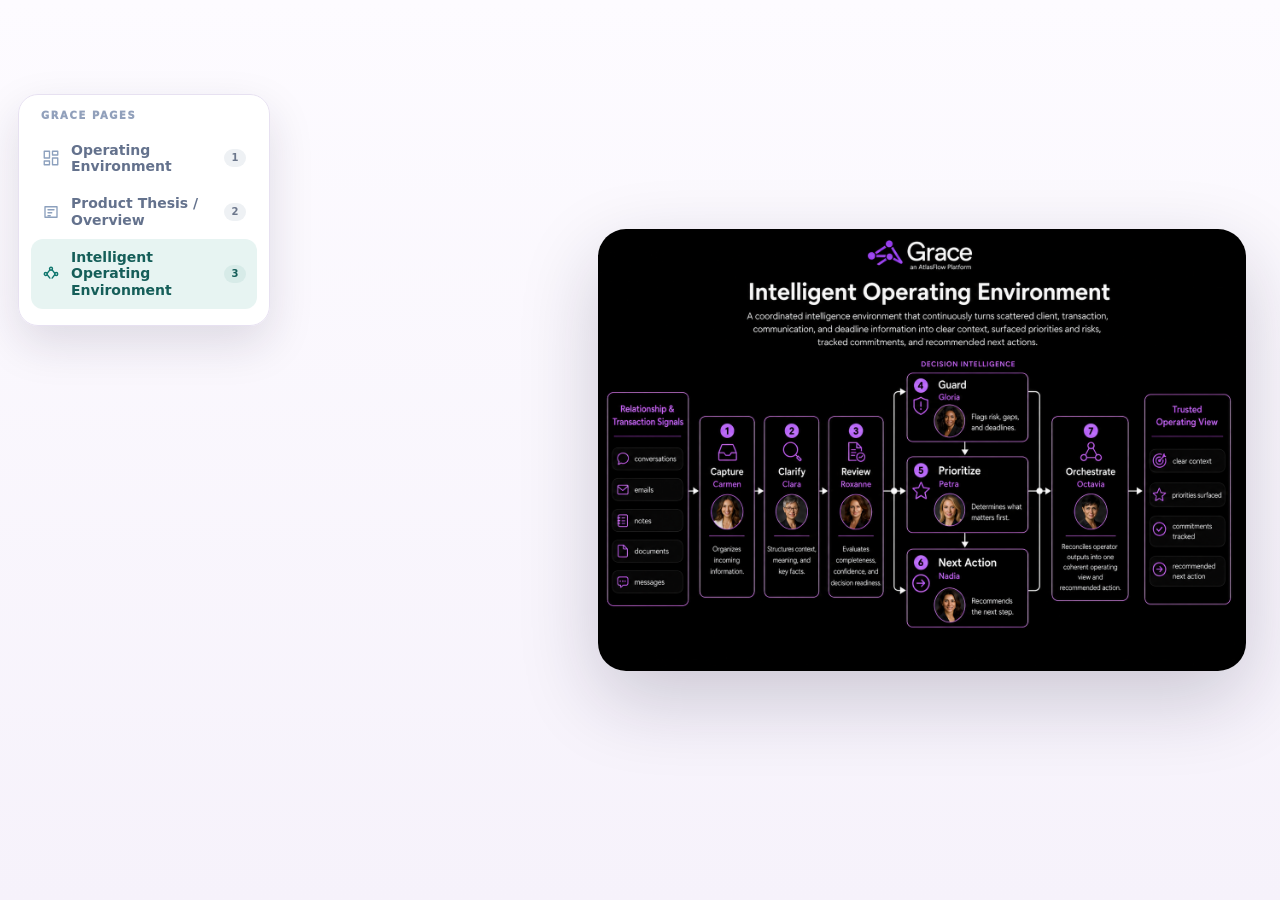
==== intelligent-operating-environment.html @ e49c2935 "Add files via upload" ====
<!DOCTYPE html>
<html lang="en"><head><meta charset="utf-8"/><meta content="width=device-width,initial-scale=1" name="viewport"/><title>Grace | Intelligent Operating Environment</title><style>
:root {
  --ink:#101218;
  --muted:#667085;
  --line:#e8e3f4;
  --soft:#fbf9ff;
  --card:#ffffff;
  --purple:#8f54f6;
  --purple2:#6e3dd9;
  --violet:#ede4ff;
  --green:#0f7b5d;
  --amber:#9a6700;
  --red:#b42318;
  --blue:#0f5f8b;
  --shadow:0 20px 64px rgba(28,25,48,.12);
  --shadow2:0 12px 34px rgba(28,25,48,.10);
  --radius:26px;
  --max:1220px;
}
*{box-sizing:border-box}
html{scroll-behavior:smooth}
body{
  margin:0;
  font-family:Inter, ui-sans-serif, system-ui, -apple-system, BlinkMacSystemFont, "Segoe UI", sans-serif;
  color:var(--ink);
  background:
    radial-gradient(circle at 14% 0%, rgba(143,84,246,.12), transparent 30%),
    radial-gradient(circle at 88% 20%, rgba(15,123,93,.10), transparent 34%),
    linear-gradient(180deg,#fff 0%,#fbf9ff 48%,#f7f4fb 100%);
  line-height:1.45;
}
a{color:inherit;text-decoration:none}
button{font:inherit}
img{max-width:100%;display:block}
.wrap{width:min(calc(100% - 40px), var(--max));margin:0 auto}
.brand{display:flex;align-items:center;gap:12px;min-width:0;flex:0 0 auto}
.mark{width:42px;height:42px;border-radius:16px;background:linear-gradient(135deg,var(--purple),var(--purple2));display:grid;place-items:center;box-shadow:0 14px 28px rgba(143,84,246,.22)}
.mark svg{width:26px;height:26px;stroke:#fff;fill:none;stroke-width:2.2;stroke-linecap:round;stroke-linejoin:round}
.brand strong{display:block;font-size:20px;letter-spacing:-.04em}
.brand small{display:block;color:var(--muted);font-weight:700;font-size:12px;margin-top:1px}
.brandLogo{
  height:58px;
  width:auto;
  display:block;
  object-fit:contain;
}
@media(max-width:760px){.brandLogo{height:46px}}

.nav{display:flex;gap:22px;color:var(--muted);font-size:14px;font-weight:750;align-items:center}
.nav a:hover{color:var(--purple2)}
.hero{padding:72px 0 54px}
.heroGrid{display:block;max-width:1040px}
.eyebrow{
  display:inline-flex;align-items:center;gap:8px;
  background:var(--violet);
  border:1px solid rgba(143,84,246,.22);
  color:var(--purple2);
  border-radius:999px;
  padding:8px 12px;
  font-weight:900;
  font-size:12px;
  letter-spacing:.08em;
  text-transform:uppercase;
  margin-bottom:18px;
}
h1{font-size:clamp(56px,8vw,112px);line-height:.9;letter-spacing:-.07em;margin:0 0 22px;max-width:940px}
h2{font-size:clamp(30px,4vw,52px);line-height:.98;letter-spacing:-.055em;margin:0 0 12px}
h3{letter-spacing:-.03em;margin:0 0 8px}
.lead{font-size:22px;color:var(--muted);max-width:820px;margin:0 0 28px}
.actions{display:flex;gap:12px;flex-wrap:wrap;margin-top:18px}
.btn{
  display:inline-flex;align-items:center;justify-content:center;gap:8px;
  border-radius:999px;
  border:1px solid transparent;
  padding:13px 18px;
  font-weight:900;
  cursor:pointer;
}
.btn.primary{background:linear-gradient(135deg,var(--purple),var(--purple2));color:#fff;box-shadow:0 14px 28px rgba(143,84,246,.25)}
.btn.secondary{background:#fff;border-color:var(--line);color:#2b2d36}
.heroCard{
  background:#fff;
  border:1px solid var(--line);
  border-radius:32px;
  box-shadow:var(--shadow);
  overflow:hidden;
  position:relative;
}
.heroCard img{width:100%;aspect-ratio:16/10;object-fit:cover;object-position:left center}
.heroOverlay{
  position:absolute;left:18px;right:18px;bottom:18px;
  background:rgba(255,255,255,.91);
  backdrop-filter:blur(16px);
  border:1px solid rgba(255,255,255,.8);
  border-radius:22px;
  padding:18px;
  box-shadow:0 16px 32px rgba(18,16,32,.14);
}
.heroOverlay b{display:block}
.heroOverlay p{margin:4px 0 0;color:var(--muted);font-size:14px}
.section{padding:36px 0}
.card{
  background:var(--card);
  border:1px solid var(--line);
  border-radius:var(--radius);
  box-shadow:var(--shadow2);
}
.pad{padding:24px}
.demoDiscovery{
  padding:20px;
  display:flex;
  justify-content:space-between;
  align-items:center;
  gap:20px;
  margin:24px 0;
  border-left:5px solid var(--purple);
}
.demoDiscovery span,.sectionLabel,.panelLabel,.proofBadge,.artifactLabel{
  display:inline-flex;
  align-items:center;
  text-transform:uppercase;
  letter-spacing:.09em;
  color:var(--purple2);
  font-size:11px;
  font-weight:950;
}
.demoDiscovery h3{font-size:26px;margin:6px 0 6px}
.validationLabel{display:block;margin-top:14px;color:var(--purple2);font-size:12px;font-weight:950;text-transform:uppercase;letter-spacing:.09em}
.demoDiscovery p{margin:0;color:var(--muted);max-width:840px}
.discoveryPill{white-space:nowrap;background:var(--violet);border:1px solid #dac9ff;color:var(--purple2);border-radius:999px;padding:8px 10px;font-weight:950;font-size:11px}
.ovShell{
  background:linear-gradient(180deg,#fff,#fbf9ff);
  border:2px solid #d93025;
  border-radius:34px;
  box-shadow:var(--shadow);
  padding:24px;
}
.proofShell{
  margin-top:20px;
  background:linear-gradient(180deg,#fff,#fbf9ff);
  border:1px solid var(--line);
  border-radius:34px;
  box-shadow:var(--shadow);
  padding:24px;
}
.proofShell .replayHead{margin:0 0 12px}
.proofShell .principle{margin-top:14px}
.ovHeader{
  display:flex;justify-content:space-between;align-items:flex-start;gap:22px;
  border-bottom:1px solid var(--line);
  padding-bottom:20px;margin-bottom:18px;
}
.ovHeader h2{margin-top:8px}
.ovHeader p{color:var(--muted);margin:0;max-width:820px}
.mode{white-space:nowrap;background:var(--violet);color:var(--purple2);border:1px solid #dac9ff;border-radius:999px;padding:8px 10px;font-size:11px;font-weight:950}
.spine{display:grid;grid-template-columns:repeat(5,minmax(0,1fr));gap:12px;margin-bottom:16px}
.spine article{
  background:#fff;
  border:1px solid var(--line);
  border-radius:20px;
  padding:16px;
  box-shadow:0 12px 28px rgba(30,25,48,.06);
}
.spine span{display:inline-flex;align-items:center;justify-content:center;color:var(--purple2);font-weight:950;font-size:10px;line-height:1;padding:5px 8px;min-width:30px;background:var(--violet);border:1px solid #dac9ff;border-radius:999px;margin-bottom:10px}
.spine strong{display:block;line-height:1.16;margin-bottom:7px}
.spine p{margin:0;color:var(--muted);font-size:13px;line-height:1.35}
.spine .recordCard{appearance:none;width:100%;font:inherit;text-align:left;cursor:pointer;background:#fff;border:1px solid var(--line);border-radius:20px;padding:16px;box-shadow:0 12px 28px rgba(30,25,48,.06);transition:transform .18s ease,border-color .18s ease,box-shadow .18s ease}
.spine .recordCard:hover{transform:translateY(-2px);border-color:#cab7ff;box-shadow:0 16px 34px rgba(66,38,128,.12)}
.spine .recordCard.active{border-color:var(--purple);box-shadow:0 0 0 2px rgba(124,58,237,.12),0 16px 34px rgba(66,38,128,.13)}
.spine .recordCard small{display:block;margin:-2px 0 9px;color:var(--muted);font-size:11px;font-weight:800;text-transform:uppercase;letter-spacing:.06em}
.spine .recordCard em{display:block;margin-top:11px;color:var(--purple2);font-size:12px;font-style:normal;font-weight:900}
.spine .recordCard:focus-visible{outline:3px solid rgba(124,58,237,.28);outline-offset:2px}
.recordExpand{display:block;margin:-2px 0 18px;background:#17131f;color:#fff;border-radius:22px;padding:18px;box-shadow:0 14px 32px rgba(27,21,48,.16);overflow:hidden}
.recordExpand[hidden]{display:none}
.recordExpandTop{display:flex;justify-content:space-between;align-items:flex-start;gap:16px;margin-bottom:14px}
.recordExpandTop span{display:block;color:#d8c8ff;text-transform:uppercase;letter-spacing:.09em;font-size:11px;font-weight:950;margin-bottom:5px}
.recordExpandTop h3{margin:0;color:#fff;font-size:21px;letter-spacing:-.025em}
.recordExpandTop strong{color:#d8c8ff;font-size:12px;white-space:nowrap}
.recordExpandGrid{display:grid;grid-template-columns:repeat(4,minmax(0,1fr));gap:10px}
.recordExpandGrid article{background:#241b31;border:1px solid rgba(255,255,255,.10);border-radius:15px;padding:12px}
.recordExpandGrid span{display:block;color:#bca9e8;text-transform:uppercase;letter-spacing:.08em;font-size:10px;font-weight:950;margin-bottom:5px}
.recordExpandGrid p{margin:0;color:#fff;font-size:13px;line-height:1.38}
.recordExpandAction{margin-top:12px;padding:11px 13px;border-radius:14px;background:#fff;color:var(--purple2);font-size:13px;font-weight:900}
.recordCard[aria-expanded="true"]{border-color:var(--purple);box-shadow:0 0 0 2px rgba(124,58,237,.12),0 16px 34px rgba(66,38,128,.13)}
.workspace{display:grid;grid-template-columns:.95fr 1.05fr;gap:16px;align-items:start}
.queue,.detail{border-radius:24px;padding:18px}
.queue{background:#17131f;color:#fff}
.detail{background:#fff;border:1px solid var(--line)}
.panelTop{display:flex;align-items:center;justify-content:space-between;gap:12px;margin-bottom:14px}
.panelTop strong{font-size:12px;color:inherit;opacity:.68}
.queueList{display:grid;gap:11px}
.queueItem{
  width:100%;
  text-align:left;
  color:inherit;
  background:#241b31;
  border:1px solid rgba(255,255,255,.10);
  border-radius:18px;
  padding:14px;
  cursor:pointer;
  display:grid;
  grid-template-columns:minmax(0,1fr) auto;
  gap:12px;
  transition:transform .18s ease,border-color .18s ease,background .18s ease;
}
.queueItem:hover,.queueItem.active{background:#2c2140;border-color:#d6c2ff;transform:translateY(-1px)}
.queueItem h3{font-size:16px;margin-bottom:5px}
.queueItem p{margin:0;color:#d7cceb;font-size:13px;line-height:1.35}
.queueChip{align-self:start;border-radius:999px;background:#fff;color:var(--purple2);padding:6px 9px;font-size:11px;font-weight:950;white-space:nowrap}
.metaRow{display:grid;grid-template-columns:repeat(3,minmax(0,1fr));gap:8px;margin-top:11px}
.metaRow div{background:rgba(255,255,255,.06);border:1px solid rgba(255,255,255,.08);border-radius:12px;padding:8px}
.metaRow dt{font-size:10px;letter-spacing:.08em;text-transform:uppercase;color:#b9acd9;font-weight:950;margin-bottom:3px}
.metaRow dd{margin:0;color:#fff;font-size:12px;line-height:1.25}
.detail h2{font-size:32px;margin-bottom:14px}
.detailGrid{display:grid;grid-template-columns:repeat(2,minmax(0,1fr));gap:10px}
.detailGrid div{background:#fbf9ff;border:1px solid var(--line);border-radius:16px;padding:14px}
.detailGrid span{display:block;font-size:11px;text-transform:uppercase;letter-spacing:.09em;font-weight:950;color:var(--purple2);margin-bottom:7px}
.detailGrid p{margin:0;color:var(--muted);font-size:14px;line-height:1.42}
.detailGrid div.wide{grid-column:1/-1}
.contactWorkspace{grid-template-columns:repeat(2,minmax(0,1fr));gap:16px;align-items:start}
.contactColumn{border-radius:24px;padding:18px;min-width:0}
.buyersColumn{background:#17131f;color:#fff}
.sellersColumn{background:#fff;color:var(--ink);border:1px solid var(--line)}
.contactList{display:grid;gap:12px}
.contactRecord{position:relative;border-radius:18px;padding:15px;min-width:0}
.buyersColumn .contactRecord{background:#241b31;border:1px solid rgba(255,255,255,.11)}
.sellersColumn .contactRecord{background:#fbf9ff;border:1px solid var(--line)}
.contactRecordTop{display:flex;align-items:flex-start;justify-content:space-between;gap:12px;margin-bottom:7px}
.contactRecord h3{margin:0;font-size:17px;line-height:1.2;letter-spacing:-.015em}
.contactRecord p{margin:0;font-size:13px;line-height:1.42}
.buyersColumn .contactRecord p{color:#d7cceb}
.sellersColumn .contactRecord p{color:var(--muted)}
.contactChip{flex:none;border-radius:999px;padding:6px 9px;font-size:10px;font-weight:950;white-space:nowrap}
.buyersColumn .contactChip{background:#fff;color:var(--purple2)}
.sellersColumn .contactChip{background:#eee7ff;color:var(--purple2);border:1px solid #d9c9ff}
.contactMeta{display:grid;grid-template-columns:repeat(3,minmax(0,1fr));gap:8px;margin-top:12px}
.contactMeta div{border-radius:12px;padding:9px;min-width:0}
.buyersColumn .contactMeta div{background:rgba(255,255,255,.06);border:1px solid rgba(255,255,255,.08)}
.sellersColumn .contactMeta div{background:#fff;border:1px solid var(--line)}
.contactMeta dt{font-size:9px;letter-spacing:.09em;text-transform:uppercase;font-weight:950;margin-bottom:4px}
.buyersColumn .contactMeta dt{color:#b9acd9}
.sellersColumn .contactMeta dt{color:var(--purple2)}
.contactMeta dd{margin:0;font-size:12px;line-height:1.28;overflow-wrap:anywhere}
.buyersColumn .contactMeta dd{color:#fff}
.sellersColumn .contactMeta dd{color:var(--ink)}
@media(max-width:900px){.contactWorkspace{grid-template-columns:1fr}.contactMeta{grid-template-columns:repeat(3,minmax(0,1fr))}}
@media(max-width:560px){.contactMeta{grid-template-columns:1fr}.contactRecordTop{flex-direction:column}.contactChip{align-self:flex-start}}

.contactWorkspace{margin-top:18px;display:grid!important;grid-template-columns:minmax(0,1fr) minmax(0,1fr)!important;gap:18px!important;align-items:start!important}
.contactColumn{min-height:100%;padding:20px!important}
.contactColumn .panelTop{align-items:flex-start;margin-bottom:16px;padding-bottom:14px;border-bottom:1px solid rgba(255,255,255,.10)}
.sellersColumn .panelTop{border-bottom-color:var(--line)}
.contactColumn .panelTop h2{font-size:25px;line-height:1.05;margin:5px 0 0;letter-spacing:-.035em}
.contactColumn .panelTop strong{padding-top:3px;white-space:nowrap}
.contactList{display:grid!important;grid-template-columns:1fr!important;gap:12px!important}
.contactRecord{display:block!important;min-height:168px}
@media(max-width:900px){.contactWorkspace{grid-template-columns:1fr!important}.contactRecord{min-height:auto}}
.replayHead{display:flex;justify-content:space-between;align-items:end;gap:18px;margin:24px 0 12px}
.replayHead p{margin:4px 0 0;color:var(--muted)}
.replay{
  background:#17131f;
  color:#fff;
  border-radius:30px;
  padding:18px;
  box-shadow:0 22px 70px rgba(27,21,48,.26);
  overflow:hidden;
  position:relative;
}
.replay:before{content:"";position:absolute;right:-90px;bottom:-130px;width:340px;height:340px;border-radius:50%;background:rgba(143,84,246,.16)}
.replayGrid{display:grid;grid-template-columns:.75fr 1.25fr;gap:16px;position:relative}
.messagePane,.flowPane{border-radius:22px;padding:18px}
.messagePane{background:#fff;color:var(--ink);border:1px solid rgba(255,255,255,.16)}
.messagePane h3,.flowPane h3{font-size:14px;text-transform:uppercase;letter-spacing:.09em;color:var(--muted);margin-bottom:12px}
.messageBubble{border-radius:18px;padding:13px 14px;box-shadow:0 10px 26px rgba(28,25,48,.08);font-size:14px;line-height:1.35;margin-bottom:10px;opacity:0;transform:translateY(12px)}
.replay.run .messageBubble{animation:showBubble .42s ease forwards}
.messageBubble:nth-child(2){animation-delay:.4s}
.messageBubble:nth-child(3){animation-delay:1.4s}
.messageBubble:nth-child(4){animation-delay:2.4s}
.messageBubble.inbound{background:#f8f7fb;border:1px solid var(--line)}
.messageBubble.system{background:#f2ecff;border:1px solid #dfd0ff}
.messageBubble.outbound{background:#101218;color:#fff}
.messageBubble b{display:block;font-size:11px;text-transform:uppercase;letter-spacing:.08em;opacity:.72;margin-bottom:4px}
.flowPane{background:#181321;color:#fff;position:relative;min-height:330px}
.track{position:relative;height:118px;margin-bottom:16px}
.trackLine{position:absolute;left:36px;right:36px;top:44px;height:3px;background:rgba(255,255,255,.18);border-radius:99px;overflow:hidden}
.trackLine:after{content:"";display:block;height:100%;width:0;background:linear-gradient(90deg,var(--purple),var(--green));border-radius:99px}
.replay.run .trackLine:after{animation:trackFill 6s ease both}
.packet{position:absolute;top:33px;left:26px;width:24px;height:24px;border-radius:50%;background:#fff;box-shadow:0 0 0 9px rgba(143,84,246,.22),0 12px 30px rgba(143,84,246,.35)}
.replay.run .packet{animation:packetRun 6s ease both}
.nodes{position:relative;z-index:2;display:grid;grid-template-columns:repeat(5,1fr);gap:6px}
.node{text-align:center;font-size:11px;font-weight:900;color:#cfc5e7}
.nodeIcon{width:48px;height:48px;margin:0 auto 8px;border-radius:16px;background:#241b34;border:1px solid rgba(255,255,255,.10);display:grid;place-items:center}
.replay.run .node:nth-child(1) .nodeIcon{animation:nodePulse .7s .2s ease both}
.replay.run .node:nth-child(2) .nodeIcon{animation:nodePulse .7s 1.25s ease both}
.replay.run .node:nth-child(3) .nodeIcon{animation:nodePulse .7s 2.35s ease both}
.replay.run .node:nth-child(4) .nodeIcon{animation:nodePulse .7s 3.55s ease both}
.replay.run .node:nth-child(5) .nodeIcon{animation:nodePulse .7s 4.85s ease both}
.nodeIcon svg{width:22px;height:22px;stroke:#fff;stroke-width:2.2;fill:none;stroke-linecap:round;stroke-linejoin:round}
.log{display:grid;gap:9px}
.log div{background:rgba(255,255,255,.08);border:1px solid rgba(255,255,255,.11);border-radius:14px;padding:10px 12px;color:#e8e0fb;font-size:13px;opacity:0;transform:translateY(8px)}
.replay.run .log div{animation:showBubble .42s ease forwards}
.replay.run .log div:nth-child(1){animation-delay:.65s}
.replay.run .log div:nth-child(2){animation-delay:1.75s}
.replay.run .log div:nth-child(3){animation-delay:2.85s}
.replay.run .log div:nth-child(4){animation-delay:4.05s}
.replay.run .log div:nth-child(5){animation-delay:5.15s}
.principle{display:grid;grid-template-columns:repeat(4,minmax(0,1fr));gap:12px;margin-top:16px}
.principle article{background:#fff;border:1px solid var(--line);border-radius:18px;padding:14px;box-shadow:0 12px 28px rgba(30,25,48,.06)}
.principle span{display:block;color:var(--purple2);font-size:12px;font-weight:950;text-transform:uppercase;letter-spacing:.1em;margin-bottom:6px}
.principle p{margin:0;color:var(--muted);font-size:13px}
.proofGrid{display:grid;grid-template-columns:repeat(5,minmax(0,1fr));gap:14px}
.proofCard{overflow:hidden;cursor:pointer;transition:transform .18s ease,box-shadow .18s ease;border:1px solid var(--line)}
.proofCard:hover{transform:translateY(-3px);box-shadow:0 22px 50px rgba(28,25,48,.14)}
.proofImage{background:#f4f2fb;min-height:170px;display:grid;place-items:center;overflow:hidden}
.proofImage img{width:100%;height:190px;object-fit:cover}
.proofImage.phone img{object-fit:cover;height:290px;object-position:top center}
.proofBody{padding:14px 16px 16px}
.proofBody h3{font-size:17px;margin:8px 0 6px}
.proofBody p{margin:0;color:var(--muted);font-size:13px;line-height:1.4}
.proofBadge{padding:4px 7px;line-height:1;border-radius:999px;background:var(--violet);border:1px solid #dac9ff}
.modal{position:fixed;inset:0;z-index:1000;display:none;align-items:center;justify-content:center;background:rgba(15,18,32,.72);backdrop-filter:blur(10px);padding:20px}
.modal.open{display:flex}
.modalPanel{width:min(1180px,96vw);max-height:92vh;background:#fff;border-radius:28px;overflow:hidden;box-shadow:0 34px 100px rgba(0,0,0,.35)}
.modalTop{display:flex;align-items:center;justify-content:space-between;gap:18px;padding:16px 18px;border-bottom:1px solid var(--line);background:linear-gradient(180deg,#fff,#faf9ff)}
.modalTitle{font-weight:950;font-size:18px}
.modalCaption{font-size:13px;color:var(--muted);margin-top:2px}
.modalClose{border:1px solid var(--line);background:#fff;border-radius:999px;padding:9px 12px;font-weight:950;cursor:pointer}
.modalBody{background:#f7f7fb;padding:16px;overflow:auto;max-height:calc(92vh - 82px)}
.modalBody img{width:100%;height:auto;border-radius:16px;border:1px solid var(--line);background:#fff}
body.modalLocked{overflow:hidden}
footer{border-top:1px solid var(--line);background:#fff;margin-top:36px}
.foot{min-height:66px;display:flex;justify-content:center;align-items:center;color:var(--muted);font-size:14px;font-weight:800}
@keyframes showBubble{to{opacity:1;transform:translateY(0)}}
@keyframes trackFill{to{width:100%}}
@keyframes packetRun{0%{left:26px}20%{left:calc(25% - 12px)}42%{left:calc(50% - 12px)}65%{left:calc(75% - 12px)}100%{left:calc(100% - 50px)}}
@keyframes nodePulse{0%{transform:scale(1)}45%{transform:scale(1.12);box-shadow:0 0 0 10px rgba(143,84,246,.16)}100%{transform:scale(1)}}
@media(max-width:1100px){
  .heroGrid,.workspace,.replayGrid{grid-template-columns:1fr}
  .spine{grid-template-columns:repeat(2,minmax(0,1fr))}
  .recordExpandGrid,.principle{grid-template-columns:repeat(2,minmax(0,1fr))}
  .proofGrid{grid-template-columns:repeat(2,minmax(0,1fr))}
}
@media(max-width:760px){
  .nav{display:none}
  .brand strong{font-size:18px}
  .hero{padding-top:32px}
  .ovHeader,.demoDiscovery,.replayHead{display:block}
  .proofShell{padding:16px;border-radius:26px}
  .mode,.discoveryPill{display:inline-flex;margin-top:12px}
  .spine,.recordExpandGrid,.detailGrid,.metaRow,.principle,.proofGrid{grid-template-columns:1fr}
  .ovShell{padding:16px;border-radius:26px}
  .queueItem{grid-template-columns:1fr}
  .queueChip{display:inline-flex;width:max-content}
  .proofImage img,.proofImage.phone img{height:230px}
}

/* Animated proof artifact carousel */
.artifactCarousel{overflow:hidden;padding:18px;background:linear-gradient(180deg,#fff,#fbf9ff);border-radius:30px}
.artifactTrack{display:flex;gap:16px;width:max-content;animation:artifactScroll 42s linear infinite}
.artifactCarousel:hover .artifactTrack{animation-play-state:paused}
.artifactSlide{flex:0 0 360px;background:#fff;border:1px solid var(--line);border-radius:24px;box-shadow:0 14px 38px rgba(28,25,48,.10);overflow:hidden}
.artifactSlide.phone{flex-basis:270px}
.artifactImage{background:#f4f2fb;display:grid;place-items:center;overflow:hidden;height:260px}
.artifactSlide.phone .artifactImage{height:360px}
.artifactImage img{width:100%;height:100%;object-fit:cover;object-position:top center}
.artifactCopy{padding:16px}
.artifactCopy span{display:inline-flex;color:var(--purple2);background:var(--violet);border:1px solid #dac9ff;border-radius:999px;padding:4px 8px;font-size:10px;font-weight:950;margin-bottom:9px}
.artifactCopy h3{font-size:18px;margin:0 0 6px}
.artifactCopy p{margin:0;color:var(--muted);font-size:13px;line-height:1.4}
@keyframes artifactScroll{from{transform:translateX(0)}to{transform:translateX(calc(-50% - 8px))}}
@media(max-width:760px){.artifactSlide{flex-basis:82vw}.artifactSlide.phone{flex-basis:72vw}.artifactImage{height:220px}.artifactSlide.phone .artifactImage{height:360px}}


/* Atlas RE top illustration */
.atlasReIllustration{
  margin:34px 0 0;
  padding:12px;
  border-radius:34px;
  overflow:hidden;
  background:rgba(255,255,255,.86);
  box-shadow:var(--shadow);
}
.atlasReIllustration img{
  width:100%;
  border-radius:24px;
  border:1px solid rgba(232,227,244,.92);
  background:#fff;
}
.atlasReIllustration figcaption{
  padding:12px 8px 2px;
  color:var(--muted);
  font-size:14px;
  font-weight:750;
  text-align:center;
}


.queueItem.active{box-shadow:0 0 0 2px rgba(255,255,255,.18),0 16px 34px rgba(143,84,246,.22)}
.queueItem:first-child{border-color:#ffb4aa;background:linear-gradient(135deg,#3a1d2d,#2c2140)}
</style><style>
.graceThesisImage{width:min(calc(100% - 40px),var(--max));margin:64px auto 28px;padding:0;border:0;background:transparent;box-shadow:none}
.graceThesisImage img{display:block;width:100%;height:auto;border-radius:28px;box-shadow:0 22px 52px rgba(29,23,40,.14)}
@media (max-width:720px){.graceThesisImage{width:min(calc(100% - 20px),var(--max));margin:36px auto 20px}.graceThesisImage img{border-radius:20px}}
</style><style>
/* Active customer cards sit between the Today View title and buyer/seller columns. */
.primaryActionBlock{margin:18px 0 22px;padding-top:2px}
.primaryActionHead{display:flex;align-items:flex-end;justify-content:space-between;gap:18px;margin:0 0 14px}
.primaryActionHead h3{font-size:23px;line-height:1.08;margin:5px 0 0;letter-spacing:-.035em}
.primaryActionHead p{margin:0;color:var(--muted);font-size:13px;text-align:right;max-width:390px}
.primaryActionCards{display:grid;grid-template-columns:repeat(5,minmax(0,1fr));gap:12px;margin:0 0 14px}
.primaryActionCards .recordCard{min-height:194px;display:flex;flex-direction:column}
.primaryActionCards .recordCard p{flex:1}
.primaryActionCards .recordCard em{display:flex;align-items:center;gap:6px}
.primaryActionCards .recordCard em::after{content:"→";font-size:14px}
.primaryActionDetail{margin:0 0 22px;animation:primaryDetailIn .24s ease both}
.primaryActionDetail[hidden]{display:none}
.primaryActionDetail .recordExpandTop{border-bottom:1px solid rgba(255,255,255,.10);padding-bottom:13px}
.primaryActionDetail .recordExpandTop strong{background:rgba(255,255,255,.09);border:1px solid rgba(255,255,255,.10);border-radius:999px;padding:7px 10px}
.primaryActionDetail .recordExpandGrid{grid-template-columns:repeat(5,minmax(0,1fr))}
.primaryActionDetail .recordExpandAction{display:flex;justify-content:space-between;align-items:center;gap:18px}
.primaryActionDetail .recordExpandAction span{color:#bca9e8;font-size:10px;text-transform:uppercase;letter-spacing:.08em;font-weight:950;white-space:nowrap}
@keyframes primaryDetailIn{from{opacity:.35;transform:translateY(-8px)}to{opacity:1;transform:translateY(0)}}
@media(max-width:1100px){
  .primaryActionCards{grid-template-columns:repeat(3,minmax(0,1fr))}
  .primaryActionDetail .recordExpandGrid{grid-template-columns:repeat(3,minmax(0,1fr))}
}
@media(max-width:760px){
  .primaryActionHead{display:block}
  .primaryActionHead p{text-align:left;margin-top:6px}
  .primaryActionCards{grid-template-columns:1fr}
  .primaryActionCards .recordCard{min-height:auto}
  .primaryActionDetail .recordExpandGrid{grid-template-columns:1fr}
  .primaryActionDetail .recordExpandTop,.primaryActionDetail .recordExpandAction{display:block}
  .primaryActionDetail .recordExpandTop strong{display:inline-flex;margin-top:10px}
  .primaryActionDetail .recordExpandAction span{display:block;margin-bottom:5px}
}

/* Decision controls for Shelly */
.decisionPanel{margin:0 0 14px;padding:14px;border-radius:16px;background:#21182d;border:1px solid rgba(255,255,255,.10)}
.decisionPanelTop{display:flex;justify-content:space-between;align-items:center;gap:12px;margin-bottom:10px}.decisionPanelTop span{color:#fff;font-size:12px;font-weight:950;letter-spacing:.09em;text-transform:uppercase}.decisionPanelTop strong{color:#e8dcff;font-size:13px}
.decisionPanelTop span{color:#bca9e8;font-size:10px;text-transform:uppercase;letter-spacing:.08em;font-weight:950}
.decisionPanelTop strong{font-size:12px;color:#fff}
.decisionChoices{display:grid;grid-template-columns:repeat(3,minmax(0,1fr));gap:10px}
.decisionBtn{border:1px solid rgba(255,255,255,.24);background:#fff;color:#5e2bc7;border-radius:13px;padding:12px 13px;font-weight:950;cursor:pointer;transition:transform .16s ease,background .16s ease,border-color .16s ease;box-shadow:0 6px 14px rgba(0,0,0,.12)}
.decisionBtn:hover{transform:translateY(-2px);border-color:#fff;background:#f4eeff}.decisionBtn[data-decision="Approved"]{background:#eaf8f1;color:#0f6d50}.decisionBtn[data-decision="Disapproved"]{background:#fff1f0;color:#b42318}.decisionBtn[data-decision^="Delegated"]{background:#eef4ff;color:#2457a6}
.decisionBtn:focus-visible{outline:3px solid rgba(216,198,255,.38);outline-offset:2px}
.primaryActionDetail.decisionComplete{background:linear-gradient(135deg,#123b2c,#15523b);box-shadow:0 16px 36px rgba(15,123,93,.24)}
.primaryActionDetail.decisionComplete .recordExpandAction{background:#eaf8f1;color:#0f6d50}
.primaryActionDetail.decisionComplete .decisionPanel{background:rgba(255,255,255,.08)}
.primaryActionCards .recordCard.resolved{border-color:#43a77d;background:linear-gradient(180deg,#f2fbf6,#e8f7ef);box-shadow:0 0 0 2px rgba(15,123,93,.10),0 14px 30px rgba(15,123,93,.12)}
.primaryActionCards .recordCard.resolved em{color:#0f7b5d}
.primaryActionCards .recordCard .resolutionBadge{display:none;margin-top:10px;padding:6px 8px;border-radius:999px;background:#dff5e9;border:1px solid #a9dfc4;color:#0f6d50;font-size:10px;font-weight:950;text-transform:uppercase;letter-spacing:.06em}
.primaryActionCards .recordCard.resolved .resolutionBadge{display:inline-flex;width:max-content}

.primaryActionCards .recordCard.decisionResolved{background:#edf9f3;border-color:#38a77a;box-shadow:0 0 0 2px rgba(15,123,93,.12),0 14px 30px rgba(15,123,93,.14)}
.primaryActionCards .recordCard.decisionResolved .resolutionBadge{display:inline-flex;margin-top:8px;width:max-content;padding:5px 8px;border-radius:999px;background:#0f7b5d;color:#fff;font-size:10px;font-weight:950;text-transform:uppercase;letter-spacing:.06em}
@media(max-width:760px){.decisionChoices{grid-template-columns:1fr}}

/* Automation reset control */
.viewerToolbar{display:flex;justify-content:flex-end;align-items:center;margin:0 8px 12px}
.resetAutomationBtn{display:inline-flex;align-items:center;gap:8px;border:1px solid #d6c8f6;background:#fff;color:var(--purple2);border-radius:999px;padding:10px 14px;font-weight:950;font-size:12px;cursor:pointer;box-shadow:0 10px 24px rgba(28,25,48,.08);transition:transform .16s ease,border-color .16s ease,box-shadow .16s ease}
.resetAutomationBtn:hover{transform:translateY(-1px);border-color:var(--purple);box-shadow:0 14px 28px rgba(28,25,48,.12)}
.resetAutomationBtn:focus-visible{outline:3px solid rgba(143,84,246,.22);outline-offset:2px}
@media(max-width:760px){.viewerToolbar{margin:0 0 10px}.resetAutomationBtn{width:100%;justify-content:center}}
</style><style>
/* Reduce the vertical gap between the Grace viewer label and the OV shell by 35%. */
.hero { padding-bottom: 35px; }
#viewer.section { padding-top: 23px; }
.viewerToolbar { margin-bottom: 8px; }

@media (max-width:760px) {
  .viewerToolbar { margin-bottom: 7px; }
}
</style><style>
/* Decision-specific colors for the main priority customer cards. */
.primaryActionCards .recordCard.decisionApproved {
  border-color:#24a06b !important;
  box-shadow:0 0 0 2px rgba(36,160,107,.14),0 14px 30px rgba(36,160,107,.14) !important;
}
.primaryActionCards .recordCard.decisionDisapproved {
  border-color:#d93025 !important;
  box-shadow:0 0 0 2px rgba(217,48,37,.12),0 14px 30px rgba(217,48,37,.12) !important;
}
.primaryActionCards .recordCard.decisionDelegated {
  border-color:#2f6fd6 !important;
  box-shadow:0 0 0 2px rgba(47,111,214,.12),0 14px 30px rgba(47,111,214,.12) !important;
}

.primaryActionCards .recordCard.decisionApproved .resolutionBadge {
  background:#0f7b5d !important;
  border-color:#0f7b5d !important;
  color:#fff !important;
}
.primaryActionCards .recordCard.decisionDisapproved .resolutionBadge {
  background:#b42318 !important;
  border-color:#b42318 !important;
  color:#fff !important;
}
.primaryActionCards .recordCard.decisionDelegated .resolutionBadge {
  background:#2457a6 !important;
  border-color:#2457a6 !important;
  color:#fff !important;
}
</style><style>
/* Expandable buyer/seller contact detail cards */
.contactColumn{
  position:relative;
  overflow:hidden;
}
.contactRecord{
  cursor:pointer;
  transition:transform .16s ease,border-color .16s ease,box-shadow .16s ease;
}
.contactRecord:hover{
  transform:translateY(-2px);
}
.buyersColumn .contactRecord:hover{
  border-color:#8f6bc9;
  box-shadow:0 14px 28px rgba(0,0,0,.18);
}
.sellersColumn .contactRecord:hover{
  border-color:#c8b5ff;
  box-shadow:0 14px 28px rgba(44,28,84,.10);
}
.contactRecord:focus-visible{
  outline:3px solid rgba(143,84,246,.30);
  outline-offset:3px;
}

.contactDetailOverlay{
  position:absolute;
  inset:0;
  z-index:20;
  display:none;
  padding:20px;
  border-radius:24px;
  animation:contactDetailIn .22s ease both;
}
.contactDetailOverlay.open{display:block}
.buyersColumn .contactDetailOverlay{
  background:#17131f;
  color:#fff;
}
.sellersColumn .contactDetailOverlay{
  background:#fff;
  color:var(--ink);
}
.contactDetailCard{
  min-height:100%;
  border-radius:20px;
  padding:22px;
  display:flex;
  flex-direction:column;
}
.buyersColumn .contactDetailCard{
  background:#241b31;
  border:1px solid rgba(255,255,255,.12);
}
.sellersColumn .contactDetailCard{
  background:#fbf9ff;
  border:1px solid var(--line);
}
.contactDetailTop{
  display:flex;
  align-items:flex-start;
  justify-content:space-between;
  gap:18px;
  padding-bottom:18px;
  margin-bottom:18px;
}
.buyersColumn .contactDetailTop{border-bottom:1px solid rgba(255,255,255,.12)}
.sellersColumn .contactDetailTop{border-bottom:1px solid var(--line)}
.contactDetailEyebrow{
  display:block;
  color:var(--purple);
  text-transform:uppercase;
  letter-spacing:.10em;
  font-size:10px;
  font-weight:950;
  margin-bottom:7px;
}
.contactDetailTitle{
  margin:0;
  font-size:28px;
  line-height:1.08;
  letter-spacing:-.04em;
}
.contactDetailClose{
  flex:none;
  border-radius:999px;
  padding:9px 12px;
  font-weight:950;
  cursor:pointer;
}
.buyersColumn .contactDetailClose{
  border:1px solid rgba(255,255,255,.20);
  background:#fff;
  color:#5e2bc7;
}
.sellersColumn .contactDetailClose{
  border:1px solid var(--line);
  background:#fff;
  color:var(--purple2);
}
.contactDetailSummary{
  margin:0 0 18px;
  font-size:15px;
  line-height:1.55;
}
.buyersColumn .contactDetailSummary{color:#e4daf4}
.sellersColumn .contactDetailSummary{color:var(--muted)}
.contactDetailGrid{
  display:grid;
  grid-template-columns:repeat(2,minmax(0,1fr));
  gap:12px;
  margin-bottom:16px;
}
.contactDetailField{
  border-radius:15px;
  padding:13px;
}
.buyersColumn .contactDetailField{
  background:rgba(255,255,255,.06);
  border:1px solid rgba(255,255,255,.09);
}
.sellersColumn .contactDetailField{
  background:#fff;
  border:1px solid var(--line);
}
.contactDetailField span{
  display:block;
  color:var(--purple);
  text-transform:uppercase;
  letter-spacing:.09em;
  font-size:9px;
  font-weight:950;
  margin-bottom:6px;
}
.contactDetailField p{
  margin:0;
  font-size:13px;
  line-height:1.42;
}
.buyersColumn .contactDetailField p{color:#fff}
.sellersColumn .contactDetailField p{color:var(--ink)}
.contactDetailAction{
  margin-top:auto;
  border-radius:16px;
  padding:15px;
}
.buyersColumn .contactDetailAction{
  background:#fff;
  color:var(--purple2);
}
.sellersColumn .contactDetailAction{
  background:#17131f;
  color:#fff;
}
.contactDetailAction span{
  display:block;
  text-transform:uppercase;
  letter-spacing:.09em;
  font-size:9px;
  font-weight:950;
  opacity:.68;
  margin-bottom:5px;
}
.contactDetailAction strong{
  font-size:15px;
  line-height:1.38;
}
@keyframes contactDetailIn{
  from{opacity:0;transform:translateY(8px)}
  to{opacity:1;transform:translateY(0)}
}
@media(max-width:560px){
  .contactDetailGrid{grid-template-columns:1fr}
  .contactDetailOverlay{padding:14px}
  .contactDetailCard{padding:17px}
  .contactDetailTitle{font-size:23px}
}
</style><style>
/* Grace footer */
.graceFooter{
  margin-top:36px;
  background:#0a0a0a;
  color:#c8c8d0;
  border-top:1px solid rgba(255,255,255,.06);
}
.graceFooterInner{
  min-height:64px;
  display:grid;
  grid-template-columns:1fr auto 1fr;
  align-items:center;
  gap:24px;
  width:min(calc(100% - 40px), var(--max));
  margin:0 auto;
  font-size:14px;
  font-weight:700;
}
.graceFooterLeft{justify-self:start}
.graceFooterCenter{justify-self:center}
.graceFooterRight{justify-self:end}
@media(max-width:760px){
  .graceFooterInner{
    grid-template-columns:1fr;
    gap:8px;
    padding:18px 0;
    text-align:center;
  }
  .graceFooterLeft,
  .graceFooterCenter,
  .graceFooterRight{justify-self:center}
}
</style><style>
/* Use the tightly cropped Shelly Walters logo without the former viewer pill. */
.hero{padding:54px 0 0}
.heroGrid{display:flex;justify-content:flex-start;max-width:none}
.heroBrandStack{display:flex;flex-direction:column;align-items:flex-start;width:max-content;margin:12px 0 16px 0}
.heroGraceLogo{width:180px;height:auto;display:block;margin:0 0 16px 24px;object-fit:contain}
.heroBrandStack > .eyebrow{margin:0;text-align:left}
#viewer.section{padding-top:0}
.viewerToolbar{display:none}
@media(max-width:760px){
  .hero{padding:40px 0 0}
  .heroBrandStack{margin:10px 0 14px 0}
  .heroGraceLogo{width:150px;max-width:calc(100vw - 48px);margin:0 0 14px 24px}
}
</style><style>
/* Grace Operator Model inserted at the bottom of the page.
   Scale the model up by ~35% on desktop so the diagram itself reads larger. */
.graceOperatorModelSection{padding:36px 0 48px}
.graceOperatorModelSection .wrap{width:min(calc(100% - 24px), 1647px)}
.graceOperatorModelCard{position:relative;margin:0;padding:26px 8px 18px;background:#fff;border:1px solid var(--line);border-radius:30px;box-shadow:var(--shadow);overflow:hidden;cursor:zoom-in;transition:transform .18s ease,box-shadow .18s ease,border-color .18s ease}
.graceOperatorModelCard:hover{transform:translateY(-2px);border-color:#cbbcff;box-shadow:0 24px 54px rgba(55,36,105,.16)}
.graceOperatorModelCard:focus-visible{outline:4px solid rgba(124,58,237,.28);outline-offset:5px}
.graceOperatorModelCard::after{content:"Click to expand";position:absolute;right:24px;bottom:20px;padding:8px 12px;border-radius:999px;background:rgba(22,17,31,.86);color:#fff;font-size:12px;font-weight:900;letter-spacing:.01em;opacity:0;transform:translateY(5px);transition:opacity .18s ease,transform .18s ease;pointer-events:none}
.graceOperatorModelCard:hover::after,.graceOperatorModelCard:focus-visible::after{opacity:1;transform:translateY(0)}
.graceOperatorModelCard img{display:block;width:96%;max-width:100%;height:auto;margin:0 auto;border-radius:20px;background:#fff}
.modal.operatorModelModal{padding:12px}
.modal.operatorModelModal .modalPanel{width:calc(100vw - 24px);height:calc(100vh - 24px);max-width:none;max-height:none;border-radius:22px;display:flex;flex-direction:column}
.modal.operatorModelModal .modalTop{flex:0 0 auto}
.modal.operatorModelModal .modalBody{flex:1;max-height:none;display:flex;align-items:center;justify-content:center;padding:14px;overflow:auto;background:#f6f5fb}
.modal.operatorModelModal .modalBody img{display:block;width:auto;height:auto;max-width:100%;max-height:calc(100vh - 112px);object-fit:contain;margin:auto;border-radius:14px}
@media(max-width:760px){.graceOperatorModelSection{padding:24px 0 32px}.graceOperatorModelSection .wrap{width:min(calc(100% - 16px), 100%)}.graceOperatorModelCard{padding:18px 10px 14px;border-radius:22px}.graceOperatorModelCard img{width:98%;margin:0 auto;border-radius:15px}}
</style><style>
/* Grace viewer refinements: shorter opening view and presentation-scale text. */
.primaryActionCards{gap:10px;margin-bottom:12px}
.primaryActionCards .recordCard{min-height:176px;padding:14px}
.primaryActionCards .recordCard small{font-size:12px;line-height:1.25;margin-bottom:7px}
.primaryActionCards .recordCard p{font-size:14px;line-height:1.34}
.primaryActionCards .recordCard em{font-size:13px;margin-top:9px}
.contactWorkspace{gap:14px!important;margin-top:14px}
.contactColumn{padding:17px!important}
.contactList{gap:10px!important}
.contactRecord{min-height:152px;padding:13px}
.contactRecord h3{font-size:18px}
.contactRecord p{font-size:14px;line-height:1.36}
.contactMeta{gap:7px;margin-top:10px}
.contactMeta div{padding:8px}
.contactMeta dt{font-size:10px}
.contactMeta dd{font-size:13px;line-height:1.25}
.contactChip{font-size:11px}
.panelLabel,.sectionLabel{font-size:12px}
.replayHead p{font-size:14px;line-height:1.42}
.principle p{font-size:14px;line-height:1.38}
@media(max-width:900px){.contactRecord{min-height:auto}}
@media(max-width:760px){.primaryActionCards .recordCard{min-height:auto}.contactColumn{padding:15px!important}}
</style><style>
/* Grace OV clarity refinements */
.graceOutcomeStrip{display:grid;grid-template-columns:repeat(4,minmax(0,1fr));gap:12px;margin:0 0 16px}
.graceOutcomeStrip article{background:#fff;border:1px solid var(--line);border-radius:20px;padding:15px;box-shadow:0 12px 28px rgba(30,25,48,.06)}
.graceOutcomeStrip span{display:block;color:var(--purple2);font-size:10px;text-transform:uppercase;letter-spacing:.09em;font-weight:950;margin-bottom:7px}
.graceOutcomeStrip strong{display:block;font-size:30px;line-height:1;letter-spacing:-.04em;color:var(--ink);margin-bottom:6px}
.graceOutcomeStrip p{margin:0;color:var(--muted);font-size:13px;line-height:1.35}
.graceUseNote{margin:0 0 18px;padding:14px 16px;border-radius:18px;background:linear-gradient(90deg,#f2ecff,#fff);border:1px solid #dfd0ff;color:#3a2d5f;font-size:14px;line-height:1.4}
.graceUseNote strong{color:var(--purple2)}
.primaryActionHead h3{font-size:25px}
.primaryActionCards .recordCard strong{font-size:19px;letter-spacing:-.025em}
.primaryActionCards .recordCard small{color:#805bd6}
</style><style>
.testimonialsTop{position:sticky;top:0;z-index:60;background:rgba(255,255,255,.92);backdrop-filter:blur(18px);border-bottom:1px solid var(--line)}
.testimonialsTop .topin{min-height:76px;display:flex;align-items:center}
.testimonialTicker{flex:1 1 100%;width:100%;min-width:0;display:flex;align-items:center;gap:14px;padding:10px 14px;border:1px solid var(--line);border-radius:999px;background:rgba(255,255,255,.96);box-shadow:var(--shadow2);overflow:hidden;margin:10px 0}
.testimonialTickerLabel{flex:0 0 auto;font-size:11px;font-weight:950;letter-spacing:.1em;text-transform:uppercase;color:var(--purple2);white-space:nowrap}
.testimonialTickerViewport{flex:1 1 auto;min-width:0;overflow:hidden;position:relative}
.testimonialTickerTrack{display:flex;align-items:center;gap:12px;width:max-content;animation:testimonialLeft 60s linear infinite;will-change:transform}
.testimonialTicker:hover .testimonialTickerTrack{animation-play-state:paused}
.testimonialItem{flex:0 0 auto;display:inline-flex;align-items:center;padding:8px 14px;border-radius:999px;background:linear-gradient(180deg,#faf8ff,#f4efff);border:1px solid #ddd2ff;color:#2b2348;font-size:13px;line-height:1.35;white-space:nowrap;font-weight:700}
@keyframes testimonialLeft{from{transform:translateX(0)}to{transform:translateX(calc(-50% - 6px))}}
@media(max-width:980px){.testimonialsTop .topin{padding:0}.testimonialTicker{margin:8px 0}}
@media(max-width:760px){.testimonialTicker{gap:10px;padding:8px 10px}.testimonialTickerLabel{font-size:10px}.testimonialItem{font-size:12px;padding:7px 10px}}
</style><style>
.graceOutcomeStrip .outcomeCard{appearance:none;width:100%;font:inherit;text-align:left;background:#fff;border:1px solid var(--line);border-radius:20px;padding:15px;box-shadow:0 12px 28px rgba(30,25,48,.06);cursor:pointer;transition:transform .18s ease,border-color .18s ease,box-shadow .18s ease,background .18s ease}
.graceOutcomeStrip .outcomeCard:hover{transform:translateY(-2px);border-color:#cbb8ff;box-shadow:0 16px 34px rgba(66,38,128,.11)}
.graceOutcomeStrip .outcomeCard.active{border-color:var(--purple);background:linear-gradient(180deg,#fff,#f7f2ff);box-shadow:0 0 0 2px rgba(143,84,246,.11),0 16px 34px rgba(66,38,128,.12)}
.graceOutcomeStrip .outcomeCard:focus-visible{outline:3px solid rgba(143,84,246,.28);outline-offset:3px}
.outcomeSupport{margin:0 0 20px;padding:18px 20px;border-radius:22px;background:linear-gradient(135deg,#17131f,#251b36);color:#fff;box-shadow:0 16px 36px rgba(28,25,48,.15);animation:outcomeSupportIn .2s ease both}
.outcomeSupportHead{display:flex;align-items:flex-start;justify-content:space-between;gap:18px;padding-bottom:12px;margin-bottom:12px;border-bottom:1px solid rgba(255,255,255,.12)}
.outcomeSupportHead span{display:block;color:#c6afff;text-transform:uppercase;letter-spacing:.09em;font-size:10px;font-weight:950;margin-bottom:5px}
.outcomeSupportHead h3{margin:0;color:#fff;font-size:22px;line-height:1.15}
.outcomeSupportHead strong{flex:none;border-radius:999px;padding:7px 10px;background:#fff;color:var(--purple2);font-size:11px;white-space:nowrap}
.outcomeSupport>p{margin:0 0 13px;color:#ddd4ee;font-size:14px;line-height:1.45;max-width:980px}
.outcomeSupportItems{display:flex;flex-wrap:wrap;gap:8px}
.outcomeSupportItems span{display:inline-flex;align-items:center;padding:7px 10px;border-radius:999px;background:rgba(255,255,255,.08);border:1px solid rgba(255,255,255,.12);color:#fff;font-size:12px;font-weight:800}
@keyframes outcomeSupportIn{from{opacity:.45;transform:translateY(-5px)}to{opacity:1;transform:translateY(0)}}
@media(max-width:760px){.outcomeSupportHead{display:block}.outcomeSupportHead strong{display:inline-flex;margin-top:10px}.outcomeSupport{padding:16px}.outcomeSupportHead h3{font-size:19px}}
</style><style id="grace-side-nav-styles">
:root{--grace-side-nav-width:252px;--grace-side-nav-gap:18px}
.graceSideNav{
  position:fixed;
  left:18px;
  top:94px;
  z-index:55;
  width:var(--grace-side-nav-width);
  padding:14px 12px 16px;
  background:rgba(255,255,255,.96);
  border:1px solid #e7e1f1;
  border-radius:20px;
  box-shadow:0 18px 46px rgba(31,24,52,.13);
  backdrop-filter:blur(18px);
}
.graceSideNavSection+ .graceSideNavSection{margin-top:20px;padding-top:16px;border-top:1px solid #eee9f5}
.graceSideNavLabel{display:block;margin:0 10px 8px;color:#91a0bb;font-size:10px;font-weight:950;letter-spacing:.16em;text-transform:uppercase}
.graceSideNavLink{display:flex;align-items:center;gap:11px;min-height:42px;padding:10px 11px;border-radius:12px;color:#64728d;font-size:14px;font-weight:750;line-height:1.2;transition:background .16s ease,color .16s ease,transform .16s ease}
.graceSideNavLink:hover{background:#f4efff;color:var(--purple2);transform:translateX(2px)}
.graceSideNavLink.active{background:#e7f4f2;color:#155e59;font-weight:900}
.graceSideNavIcon{width:18px;height:18px;flex:0 0 18px;stroke:#8ca0bd;fill:none;stroke-width:1.8;stroke-linecap:round;stroke-linejoin:round}
.graceSideNavLink.active .graceSideNavIcon{stroke:#0f766e}
.graceSideNavBadge{margin-left:auto;min-width:22px;padding:3px 7px;border-radius:999px;background:#eef1f4;color:#6c778c;font-size:10px;font-weight:900;text-align:center}
.graceSideNavLink.active .graceSideNavBadge{background:#d7ebe8;color:#155e59}
.graceSideNavFuture{opacity:.72;cursor:default}
.graceSideNavFuture:hover{background:transparent;color:#64728d;transform:none}
.graceSideNavFuture .graceSideNavIcon{stroke:#9ca8bc}
@media(min-width:980px){
  body{padding-left:calc(var(--grace-side-nav-width) + var(--grace-side-nav-gap) + 18px)}
  .testimonialsTop{left:0}
  .wrap{width:min(calc(100% - 36px),var(--max));margin-left:0;margin-right:auto}
}
@media(min-width:761px) and (max-width:979px){
  :root{--grace-side-nav-width:224px;--grace-side-nav-gap:12px}
  body{padding-left:calc(var(--grace-side-nav-width) + var(--grace-side-nav-gap) + 10px)}
  .graceSideNav{left:10px;top:88px;width:var(--grace-side-nav-width);box-shadow:0 18px 46px rgba(31,24,52,.20)}
  .wrap{width:min(calc(100% - 24px),var(--max));margin-left:0;margin-right:auto}
}
@media(max-width:760px){.graceSideNav{display:none}}
#primary-actions,#queue,#operator-model{scroll-margin-top:105px}
</style><style>
      body{min-height:100vh;background:linear-gradient(180deg,#fdfbff 0%,#f6f2fb 100%)}
      .standalonePage{min-height:100vh;padding:38px 34px 38px calc(var(--grace-side-nav-width) + 58px);display:flex;align-items:center;justify-content:center}
      .standaloneFrame{width:min(1500px,100%);margin:0 auto}
      .standaloneFrame img{width:100%;height:auto;display:block;border-radius:28px;box-shadow:0 28px 80px rgba(25,18,49,.20)}
      @media(max-width:760px){.standalonePage{padding:18px}.standaloneFrame img{border-radius:18px}}
    </style></head><body><aside aria-label="Grace page navigation" class="graceSideNav">
<div class="graceSideNavSection">
<span class="graceSideNavLabel">Grace Pages</span>
<a class="graceSideNavLink" href="index.html">
<svg aria-hidden="true" class="graceSideNavIcon" viewBox="0 0 24 24"><path d="M3 12h7V3H3zM14 21h7v-9h-7zM14 3h7v5h-7zM3 16h7v5H3z"></path></svg>
<span>Operating Environment</span><span class="graceSideNavBadge">1</span>
</a>
<a class="graceSideNavLink" href="overview.html">
<svg aria-hidden="true" class="graceSideNavIcon" viewBox="0 0 24 24"><path d="M4 5h16v14H4z"></path><path d="M8 9h8M8 13h5M8 17h3"></path></svg>
<span>Product Thesis / Overview</span><span class="graceSideNavBadge">2</span>
</a>
<a class="graceSideNavLink active" href="intelligent-operating-environment.html">
<svg aria-hidden="true" class="graceSideNavIcon" viewBox="0 0 24 24"><circle cx="5" cy="12" r="2"></circle><circle cx="12" cy="5" r="2"></circle><circle cx="19" cy="12" r="2"></circle><path d="M7 11l3.5-4.5M13.5 6.5L17 11M7 13l3.5 4.5M13.5 17.5L17 13"></path></svg>
<span>Intelligent Operating Environment</span><span class="graceSideNavBadge">3</span>
</a>
</div>
</aside><main class="standalonePage"><figure class="standaloneFrame"><img alt="Grace intelligent operating environment diagram" src="grace-intelligent-operating-environment.png"/></figure></main></body></html>
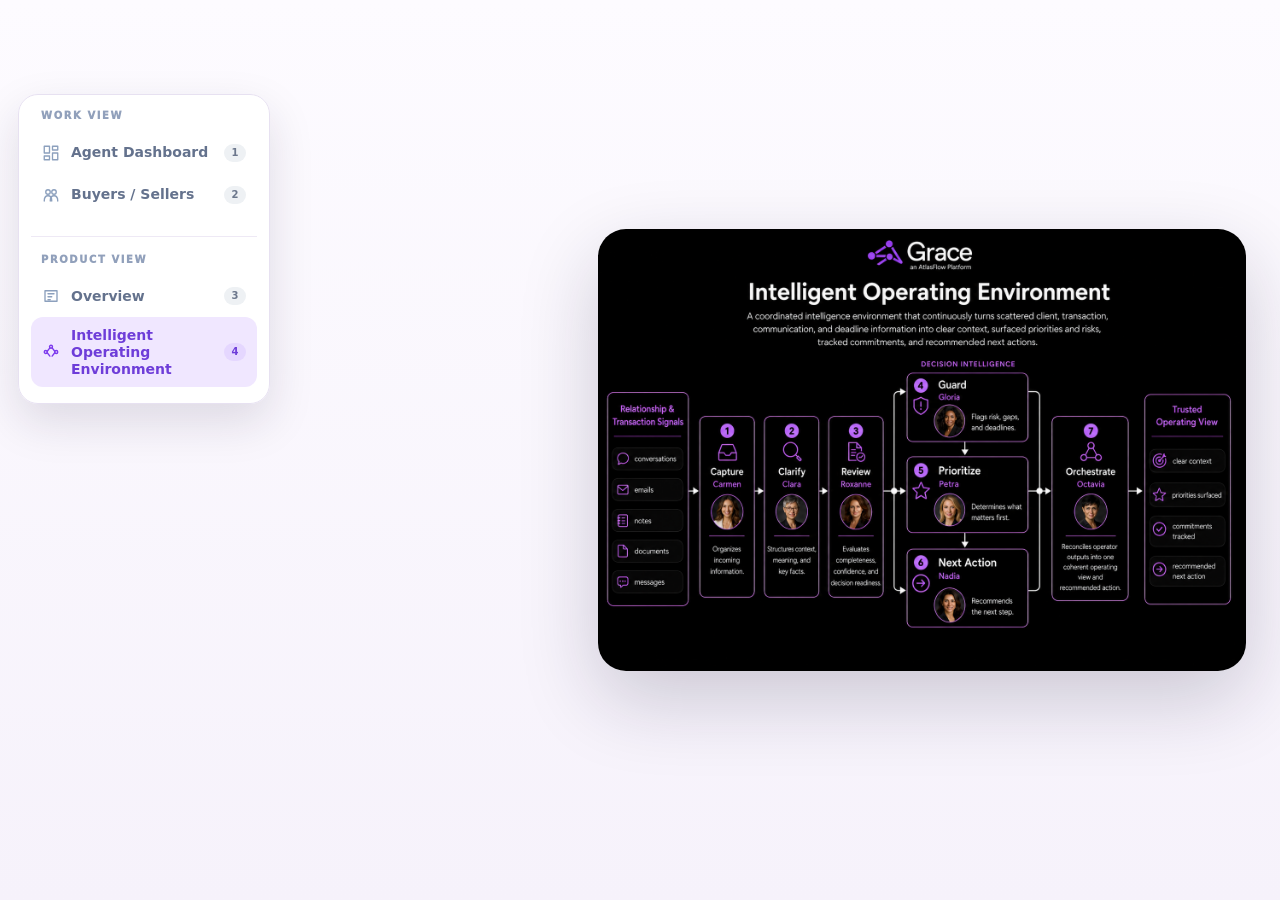
==== commit 62279774: "Add files via upload" ====
--- a/intelligent-operating-environment.html
+++ b/intelligent-operating-environment.html
@@ -825,11 +825,11 @@
 .graceSideNavLabel{display:block;margin:0 10px 8px;color:#91a0bb;font-size:10px;font-weight:950;letter-spacing:.16em;text-transform:uppercase}
 .graceSideNavLink{display:flex;align-items:center;gap:11px;min-height:42px;padding:10px 11px;border-radius:12px;color:#64728d;font-size:14px;font-weight:750;line-height:1.2;transition:background .16s ease,color .16s ease,transform .16s ease}
 .graceSideNavLink:hover{background:#f4efff;color:var(--purple2);transform:translateX(2px)}
-.graceSideNavLink.active{background:#e7f4f2;color:#155e59;font-weight:900}
+.graceSideNavLink.active{background:#f0e7ff;color:#6e3dd9;font-weight:900}
 .graceSideNavIcon{width:18px;height:18px;flex:0 0 18px;stroke:#8ca0bd;fill:none;stroke-width:1.8;stroke-linecap:round;stroke-linejoin:round}
-.graceSideNavLink.active .graceSideNavIcon{stroke:#0f766e}
+.graceSideNavLink.active .graceSideNavIcon{stroke:#7c3aed}
 .graceSideNavBadge{margin-left:auto;min-width:22px;padding:3px 7px;border-radius:999px;background:#eef1f4;color:#6c778c;font-size:10px;font-weight:900;text-align:center}
-.graceSideNavLink.active .graceSideNavBadge{background:#d7ebe8;color:#155e59}
+.graceSideNavLink.active .graceSideNavBadge{background:#e5d7ff;color:#6e3dd9}
 .graceSideNavFuture{opacity:.72;cursor:default}
 .graceSideNavFuture:hover{background:transparent;color:#64728d;transform:none}
 .graceSideNavFuture .graceSideNavIcon{stroke:#9ca8bc}
@@ -854,18 +854,25 @@
       @media(max-width:760px){.standalonePage{padding:18px}.standaloneFrame img{border-radius:18px}}
     </style></head><body><aside aria-label="Grace page navigation" class="graceSideNav">
 <div class="graceSideNavSection">
-<span class="graceSideNavLabel">Grace Pages</span>
-<a class="graceSideNavLink" href="index.html">
+<span class="graceSideNavLabel">Work View</span>
+<a class="graceSideNavLink" data-nav-target="primary-actions" href="index.html#primary-actions">
 <svg aria-hidden="true" class="graceSideNavIcon" viewBox="0 0 24 24"><path d="M3 12h7V3H3zM14 21h7v-9h-7zM14 3h7v5h-7zM3 16h7v5H3z"></path></svg>
-<span>Operating Environment</span><span class="graceSideNavBadge">1</span>
+<span>Agent Dashboard</span><span class="graceSideNavBadge">1</span>
 </a>
+<a class="graceSideNavLink" data-nav-target="queue" href="index.html#queue">
+<svg aria-hidden="true" class="graceSideNavIcon" viewBox="0 0 24 24"><circle cx="8" cy="8" r="3"></circle><circle cx="16" cy="8" r="3"></circle><path d="M3 20c0-4 2-7 5-7s5 3 5 7M11 20c0-4 2-7 5-7s5 3 5 7"></path></svg>
+<span>Buyers / Sellers</span><span class="graceSideNavBadge">2</span>
+</a>
+</div>
+<div class="graceSideNavSection">
+<span class="graceSideNavLabel">Product View</span>
 <a class="graceSideNavLink" href="overview.html">
 <svg aria-hidden="true" class="graceSideNavIcon" viewBox="0 0 24 24"><path d="M4 5h16v14H4z"></path><path d="M8 9h8M8 13h5M8 17h3"></path></svg>
-<span>Product Thesis / Overview</span><span class="graceSideNavBadge">2</span>
+<span>Overview</span><span class="graceSideNavBadge">3</span>
 </a>
 <a class="graceSideNavLink active" href="intelligent-operating-environment.html">
 <svg aria-hidden="true" class="graceSideNavIcon" viewBox="0 0 24 24"><circle cx="5" cy="12" r="2"></circle><circle cx="12" cy="5" r="2"></circle><circle cx="19" cy="12" r="2"></circle><path d="M7 11l3.5-4.5M13.5 6.5L17 11M7 13l3.5 4.5M13.5 17.5L17 13"></path></svg>
-<span>Intelligent Operating Environment</span><span class="graceSideNavBadge">3</span>
+<span>Intelligent Operating Environment</span><span class="graceSideNavBadge">4</span>
 </a>
 </div>
 </aside><main class="standalonePage"><figure class="standaloneFrame"><img alt="Grace intelligent operating environment diagram" src="grace-intelligent-operating-environment.png"/></figure></main></body></html>
